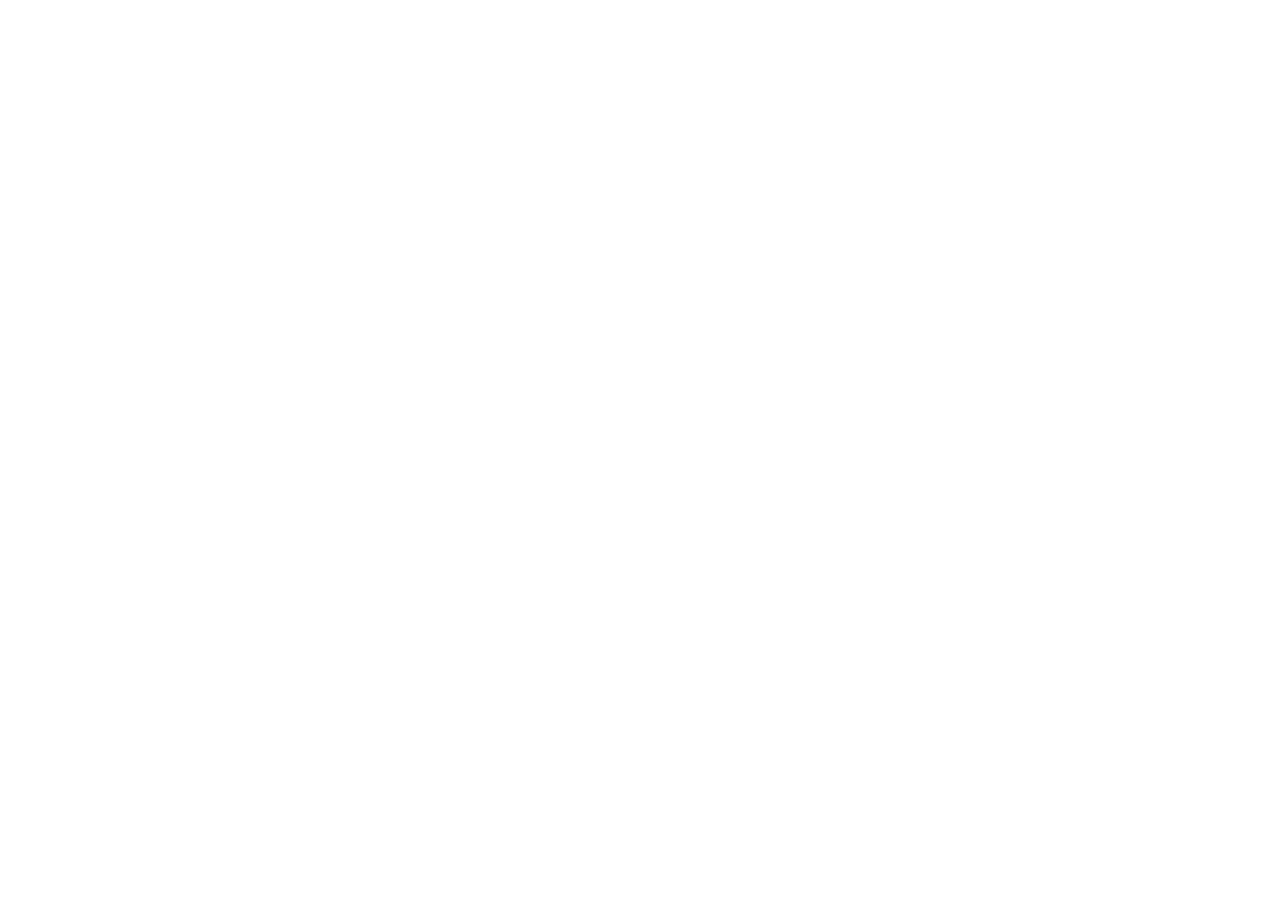
==== index.html @ eb9a1ad7 "“atsiskaitymas“" ====
<!DOCTYPE html>
<html lang="en">
  <head>
    <meta charset="UTF-8" />
    <meta name="viewport" content="width=device-width, initial-scale=1.0" />
    <title>Document</title>
  </head>
  <body></body>
</html>
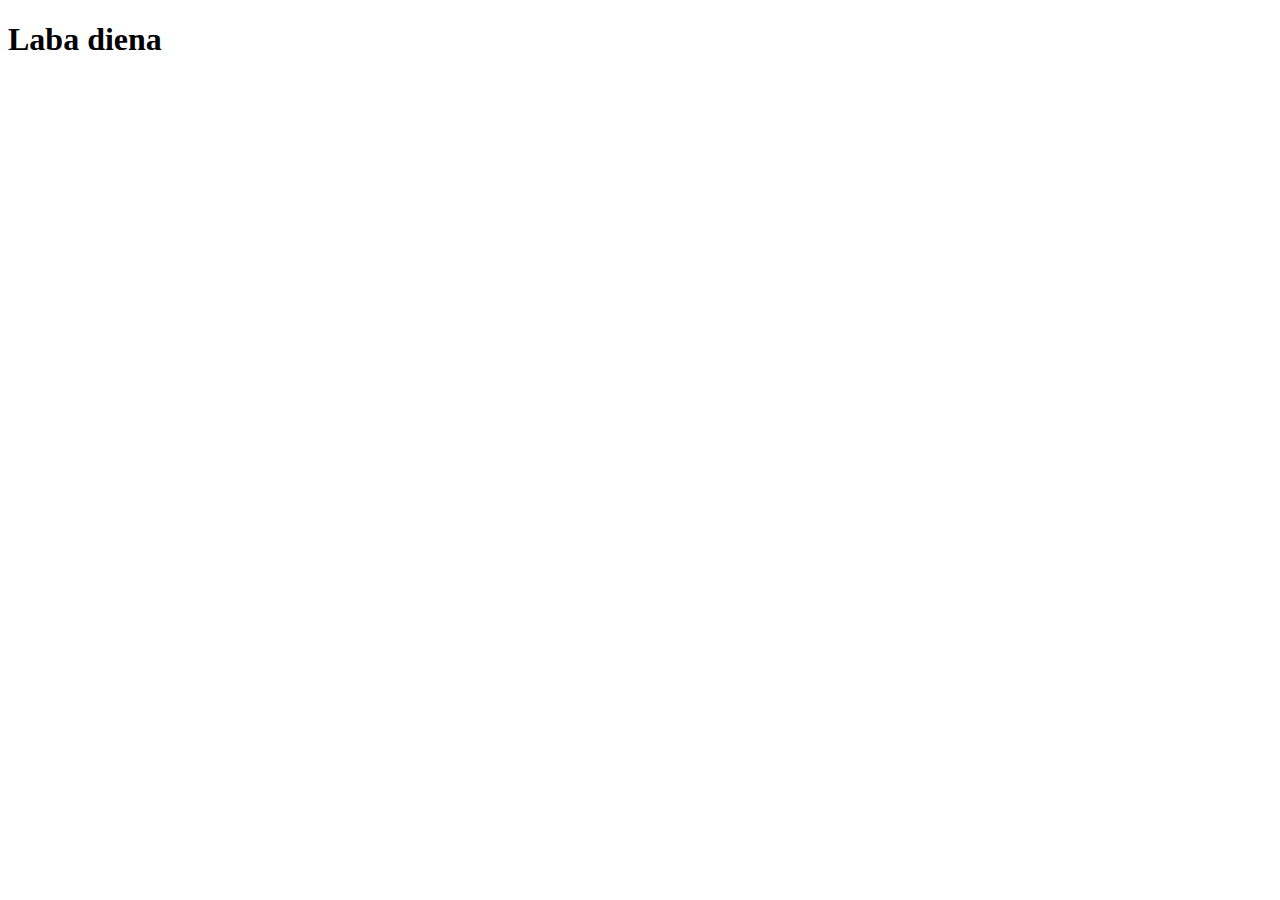
==== commit 761f0d1e: "pasisveikinmas" ====
--- a/index.html
+++ b/index.html
@@ -3,7 +3,9 @@
   <head>
     <meta charset="UTF-8" />
     <meta name="viewport" content="width=device-width, initial-scale=1.0" />
-    <title>Document</title>
+    <title>atsiskaitymas</title>
   </head>
-  <body></body>
+  <body>
+    <h1>Laba diena</h1>
+  </body>
 </html>
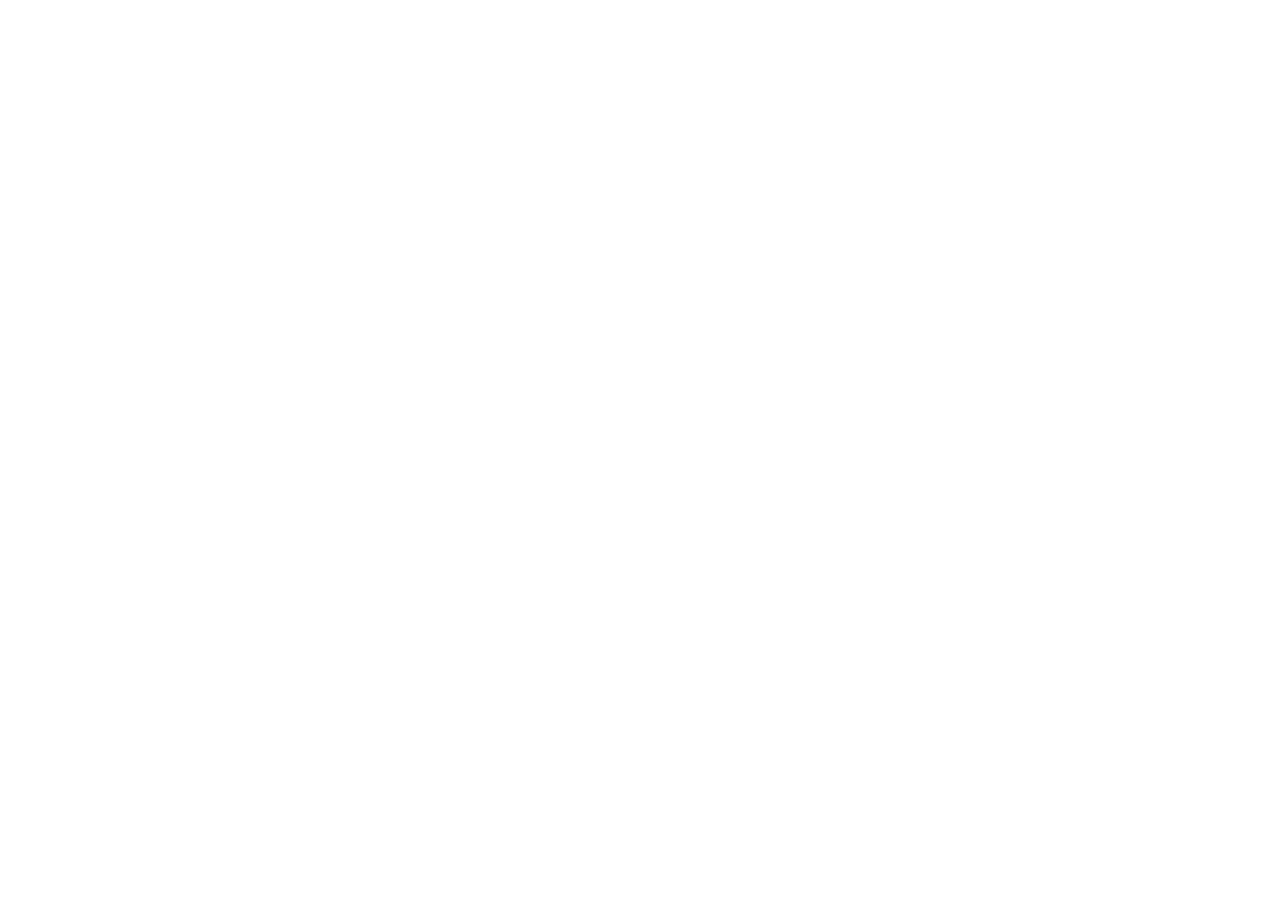
==== commit 6b087d5f: "testas" ====
--- a/index.html
+++ b/index.html
@@ -3,9 +3,12 @@
   <head>
     <meta charset="UTF-8" />
     <meta name="viewport" content="width=device-width, initial-scale=1.0" />
-    <title>atsiskaitymas</title>
+    <title>Document</title>
+
+    <link href="assets/css/bootstrap.css" rel="stylesheet" />
+    <link href="assets/css/style.css" rel="stylesheet" />
   </head>
   <body>
-    <h1>Laba diena</h1>
+    <script src="./assets/js/bootstrap.bundle.min.js"></script>
   </body>
 </html>
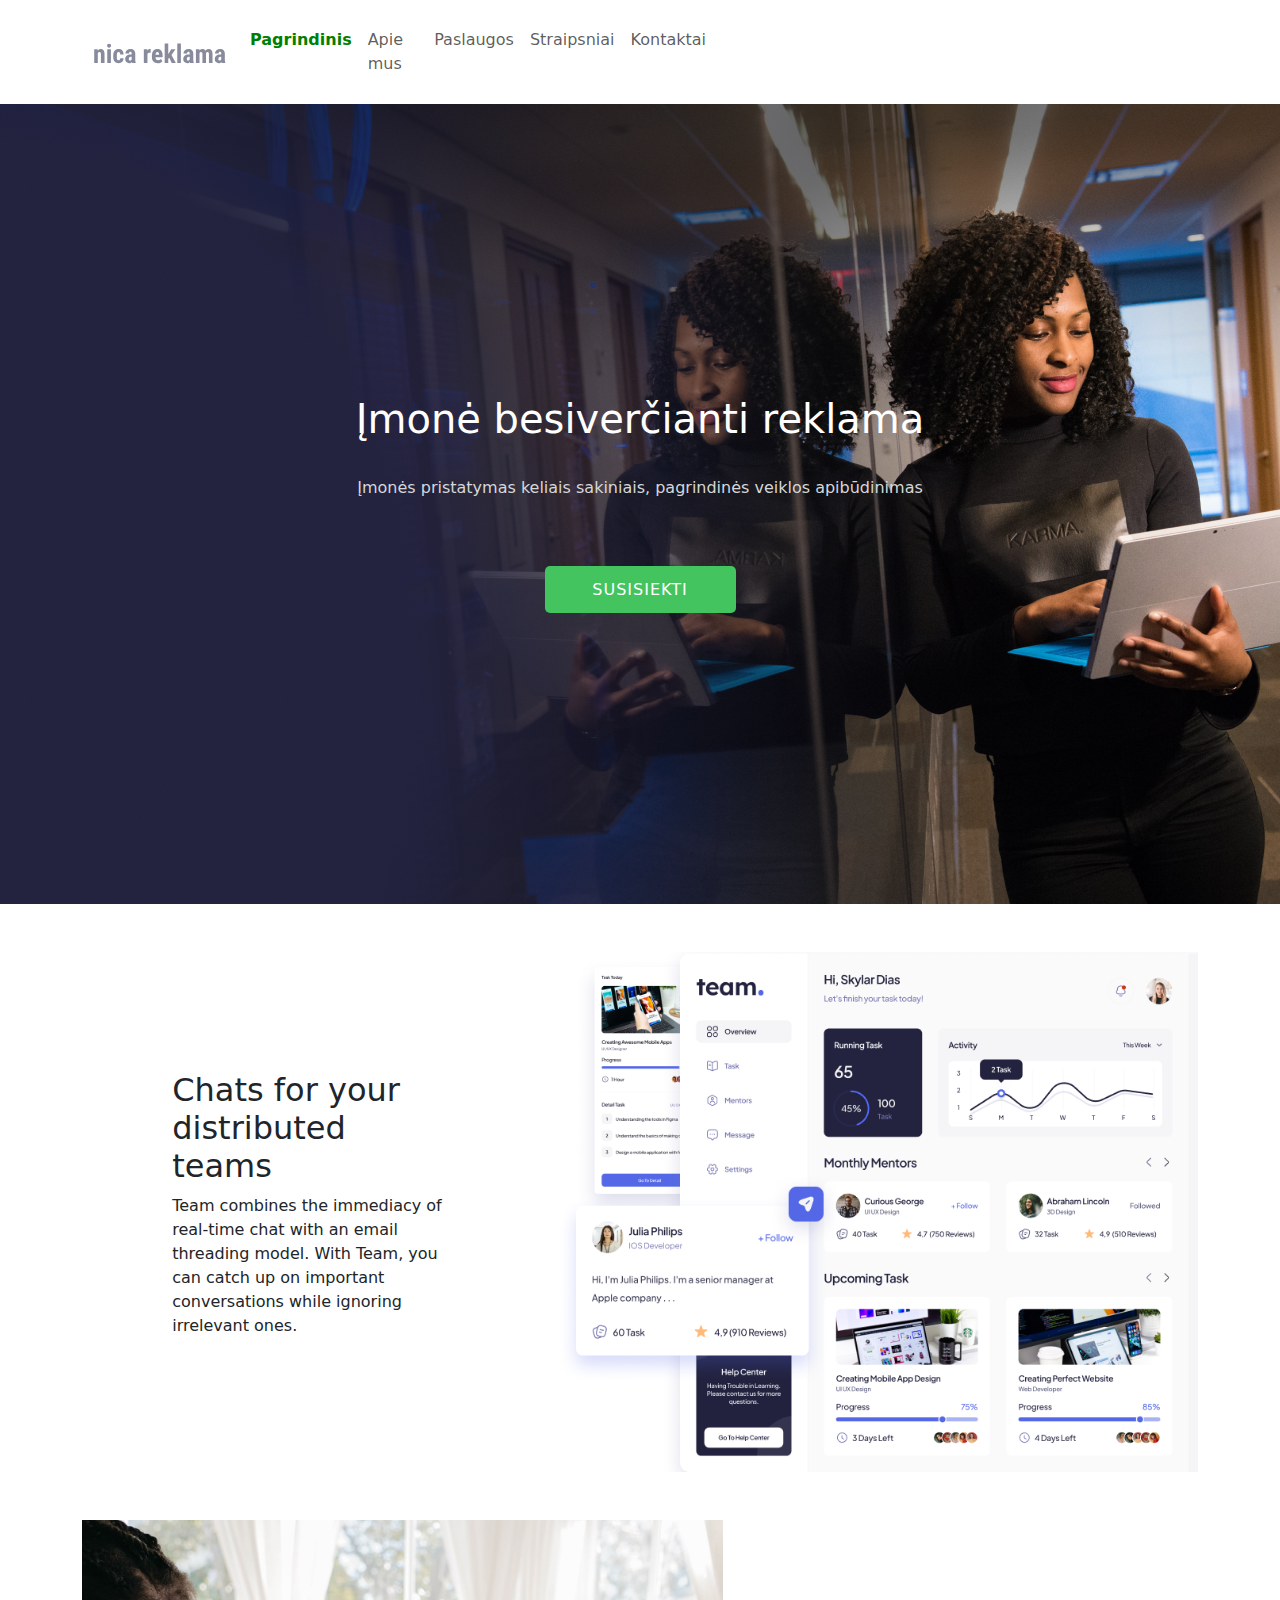
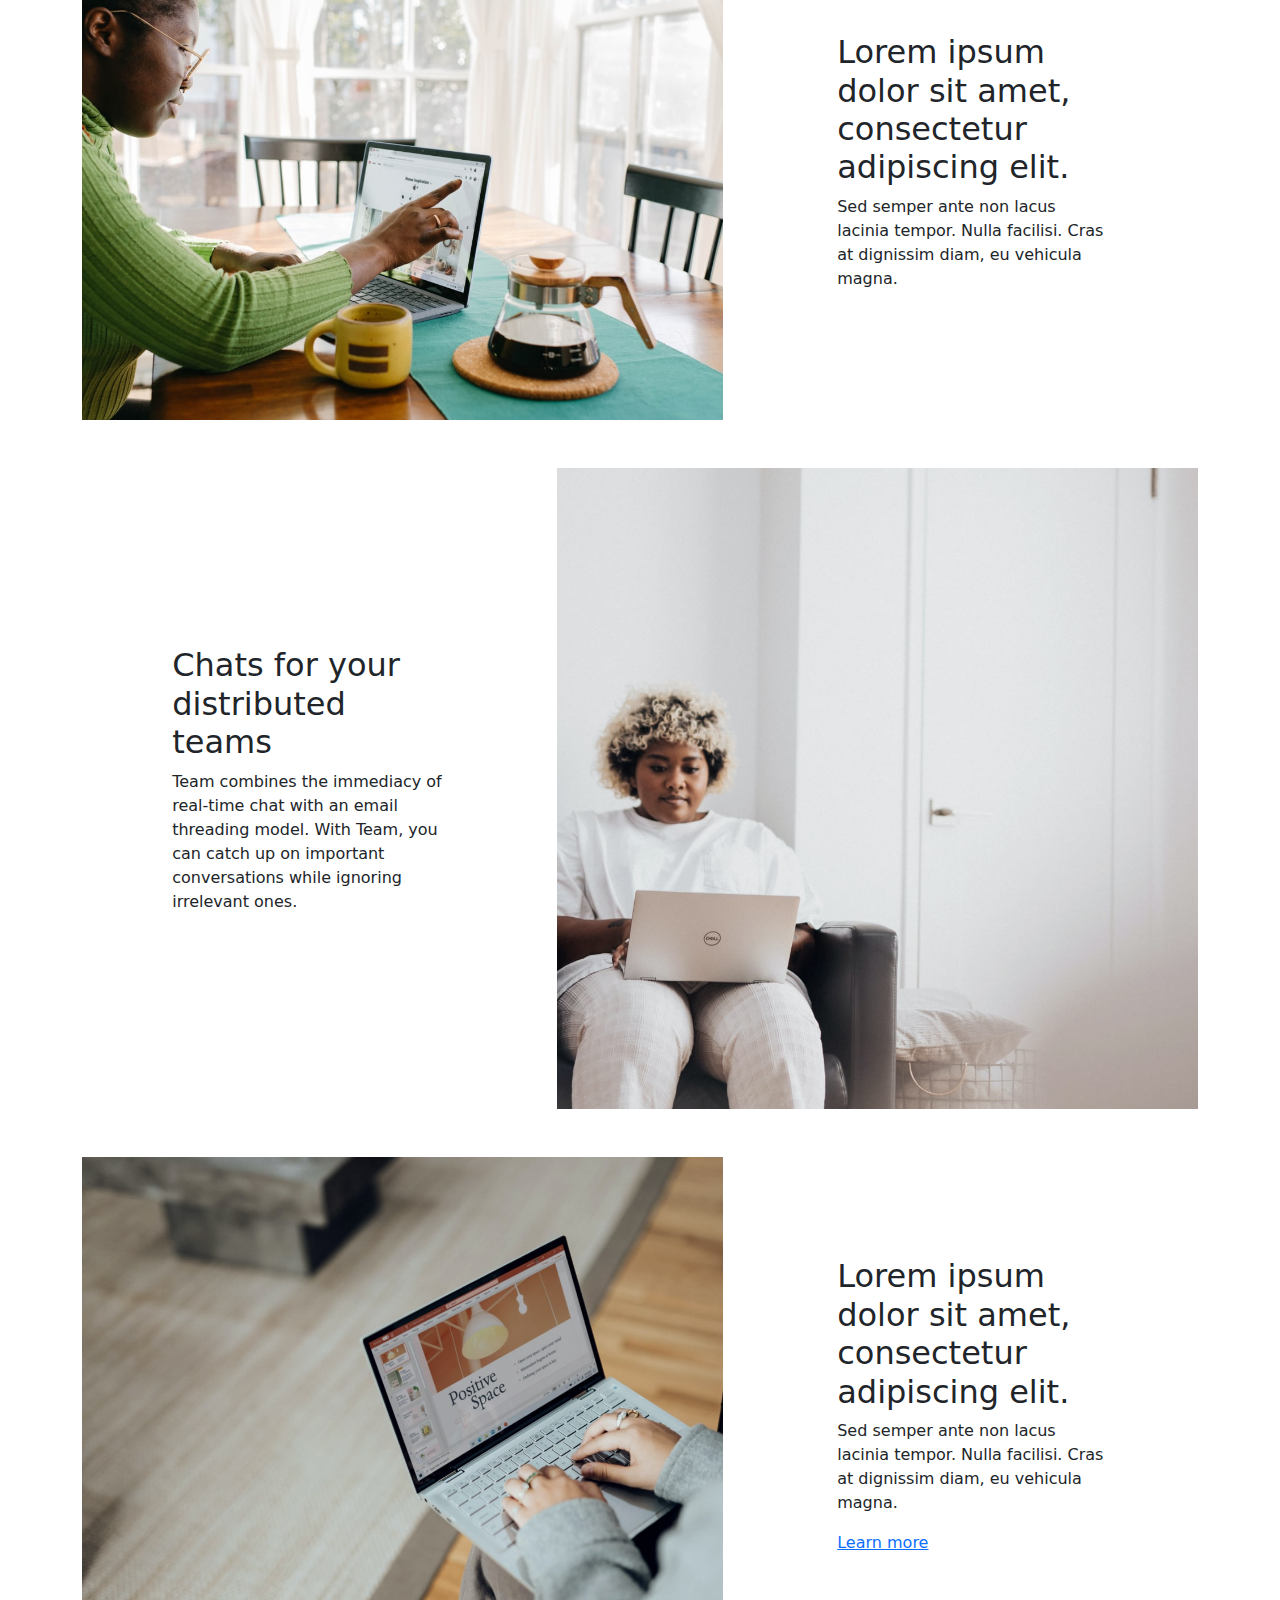
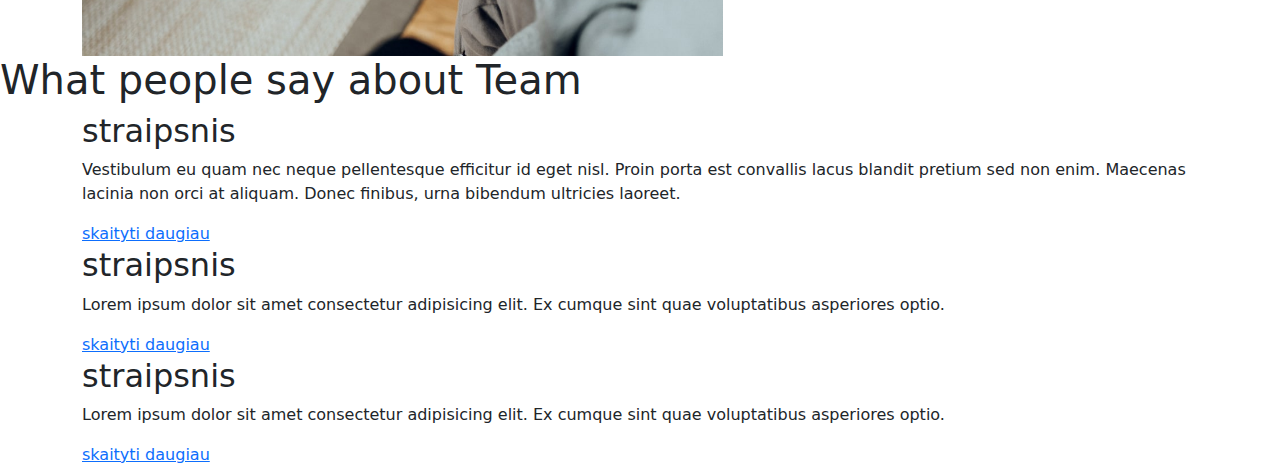
==== commit 604a67e1: "atsiskaitymas" ====
--- a/index.html
+++ b/index.html
@@ -4,11 +4,218 @@
     <meta charset="UTF-8" />
     <meta name="viewport" content="width=device-width, initial-scale=1.0" />
     <title>Document</title>
-
-    <link href="assets/css/bootstrap.css" rel="stylesheet" />
+    <link href="assets/css/bootstrap.min.css" rel="stylesheet" />
     <link href="assets/css/style.css" rel="stylesheet" />
   </head>
   <body>
-    <script src="./assets/js/bootstrap.bundle.min.js"></script>
+    <div class="container">
+      <div class="row">
+        <div class="col">
+          <nav class="navbar navbar-expand-lg">
+            <div class="container-fluid">
+              <a class="navbar-brand" href="#">
+                <svg
+                  width="132"
+                  height="21"
+                  viewBox="0 0 132 21"
+                  fill="none"
+                  xmlns="http://www.w3.org/2000/svg"
+                >
+                  <path
+                    d="M3.5957 6.26367L3.69727 7.62207C4.50977 6.5472 5.57194 6.00977 6.88379 6.00977C9.24512 6.00977 10.4596 7.66439 10.5273 10.9736V20H6.92188V11.2402C6.92188 10.4616 6.80339 9.89876 6.56641 9.55176C6.33789 9.19629 5.93164 9.01855 5.34766 9.01855C4.69596 9.01855 4.18815 9.35286 3.82422 10.0215V20H0.21875V6.26367H3.5957ZM16.875 20H13.2695V6.26367H16.875V20ZM13.1045 2.70898C13.1045 2.15039 13.2822 1.69336 13.6377 1.33789C13.9932 0.982422 14.4671 0.804688 15.0596 0.804688C15.652 0.804688 16.126 0.982422 16.4814 1.33789C16.8369 1.69336 17.0146 2.15039 17.0146 2.70898C17.0146 3.25911 16.8369 3.71615 16.4814 4.08008C16.1344 4.44401 15.6605 4.62598 15.0596 4.62598C14.4587 4.62598 13.9805 4.44401 13.625 4.08008C13.278 3.71615 13.1045 3.25911 13.1045 2.70898ZM24.6191 17.2705C25.6602 17.2705 26.1891 16.5934 26.2061 15.2393H29.583C29.5661 16.7373 29.1048 17.9476 28.1992 18.8701C27.2936 19.7926 26.1257 20.2539 24.6953 20.2539C22.9264 20.2539 21.5765 19.7038 20.6455 18.6035C19.7145 17.5033 19.2406 15.8825 19.2236 13.7412V12.6494C19.2236 10.4912 19.6807 8.84505 20.5947 7.71094C21.5173 6.57682 22.8757 6.00977 24.6699 6.00977C26.1849 6.00977 27.3783 6.47949 28.25 7.41895C29.1217 8.34993 29.5661 9.67448 29.583 11.3926H26.2061C26.1976 10.6224 26.0706 10.0299 25.8252 9.61523C25.5798 9.20052 25.1735 8.99316 24.6064 8.99316C23.9801 8.99316 23.5316 9.21745 23.2607 9.66602C22.9899 10.1061 22.846 10.9652 22.8291 12.2432V13.6396C22.8291 14.7568 22.8841 15.5397 22.9941 15.9883C23.1042 16.4284 23.2861 16.7542 23.54 16.9658C23.7939 17.1689 24.1536 17.2705 24.6191 17.2705ZM38.1396 20C38.0381 19.7884 37.9365 19.4329 37.835 18.9336C37.1917 19.8138 36.32 20.2539 35.2197 20.2539C34.0687 20.2539 33.1123 19.873 32.3506 19.1113C31.5973 18.3496 31.2207 17.3636 31.2207 16.1533C31.2207 14.7145 31.6777 13.6016 32.5918 12.8145C33.5143 12.0273 34.8389 11.6253 36.5654 11.6084H37.6572V10.5039C37.6572 9.88607 37.5514 9.4502 37.3398 9.19629C37.1283 8.94238 36.8193 8.81543 36.4131 8.81543C35.516 8.81543 35.0674 9.34017 35.0674 10.3896H31.4746C31.4746 9.12012 31.9486 8.07487 32.8965 7.25391C33.8529 6.42448 35.0589 6.00977 36.5146 6.00977C38.0212 6.00977 39.1849 6.40332 40.0059 7.19043C40.8353 7.96908 41.25 9.08626 41.25 10.542V17.0039C41.2669 18.1888 41.4362 19.1156 41.7578 19.7842V20H38.1396ZM36.0195 17.4355C36.4173 17.4355 36.7559 17.3551 37.0352 17.1943C37.3145 17.0335 37.5218 16.8431 37.6572 16.623V13.7666H36.7939C36.1846 13.7666 35.7021 13.9613 35.3467 14.3506C34.9997 14.7399 34.8262 15.2604 34.8262 15.9121C34.8262 16.9277 35.224 17.4355 36.0195 17.4355ZM56.624 9.72949L55.4307 9.62793C54.4489 9.62793 53.7845 10.0596 53.4375 10.9229V20H49.832V6.26367H53.2217L53.3232 7.74902C53.8903 6.58952 54.6732 6.00977 55.6719 6.00977C56.0781 6.00977 56.4082 6.06478 56.6621 6.1748L56.624 9.72949ZM63.7715 20.2539C61.9264 20.2539 60.4876 19.7038 59.4551 18.6035C58.4225 17.5033 57.9062 15.929 57.9062 13.8809V12.7891C57.9062 10.6224 58.3802 8.95085 59.3281 7.77441C60.276 6.59798 61.6344 6.00977 63.4033 6.00977C65.1299 6.00977 66.429 6.56413 67.3008 7.67285C68.1725 8.77311 68.6169 10.4066 68.6338 12.5732V14.3379H61.4863C61.5371 15.3535 61.7614 16.0983 62.1592 16.5723C62.557 17.0378 63.1706 17.2705 64 17.2705C65.2018 17.2705 66.2048 16.86 67.0088 16.0391L68.418 18.21C67.9779 18.8193 67.3389 19.3145 66.501 19.6953C65.6631 20.0677 64.7533 20.2539 63.7715 20.2539ZM61.5117 11.8242H65.1045V11.4941C65.0876 10.6732 64.9521 10.0511 64.6982 9.62793C64.4443 9.20475 64.0042 8.99316 63.3779 8.99316C62.7516 8.99316 62.2946 9.21745 62.0068 9.66602C61.7275 10.1146 61.5625 10.834 61.5117 11.8242ZM75.2227 14.7061L74.2578 15.7852V20H70.665V0.5H74.2578V11.0371L74.7021 10.377L77.1904 6.26367H81.4688L77.4824 11.9258L81.8496 20H77.7363L75.2227 14.7061ZM86.877 20H83.2715V0.5H86.877V20ZM96.1826 20C96.0811 19.7884 95.9795 19.4329 95.8779 18.9336C95.2347 19.8138 94.363 20.2539 93.2627 20.2539C92.1117 20.2539 91.1553 19.873 90.3936 19.1113C89.6403 18.3496 89.2637 17.3636 89.2637 16.1533C89.2637 14.7145 89.7207 13.6016 90.6348 12.8145C91.5573 12.0273 92.8818 11.6253 94.6084 11.6084H95.7002V10.5039C95.7002 9.88607 95.5944 9.4502 95.3828 9.19629C95.1712 8.94238 94.8623 8.81543 94.4561 8.81543C93.5589 8.81543 93.1104 9.34017 93.1104 10.3896H89.5176C89.5176 9.12012 89.9915 8.07487 90.9395 7.25391C91.8958 6.42448 93.1019 6.00977 94.5576 6.00977C96.0641 6.00977 97.2279 6.40332 98.0488 7.19043C98.8783 7.96908 99.293 9.08626 99.293 10.542V17.0039C99.3099 18.1888 99.4792 19.1156 99.8008 19.7842V20H96.1826ZM94.0625 17.4355C94.4603 17.4355 94.7988 17.3551 95.0781 17.1943C95.3574 17.0335 95.5648 16.8431 95.7002 16.623V13.7666H94.8369C94.2275 13.7666 93.7451 13.9613 93.3896 14.3506C93.0426 14.7399 92.8691 15.2604 92.8691 15.9121C92.8691 16.9277 93.2669 17.4355 94.0625 17.4355ZM105.272 6.26367L105.374 7.5332C106.178 6.51758 107.24 6.00977 108.561 6.00977C109.932 6.00977 110.901 6.6276 111.468 7.86328C112.255 6.6276 113.376 6.00977 114.832 6.00977C117.236 6.00977 118.467 7.67285 118.526 10.999V20H114.934V11.2275C114.934 10.432 114.824 9.86491 114.604 9.52637C114.383 9.18783 114.011 9.01855 113.486 9.01855C112.818 9.01855 112.318 9.42904 111.988 10.25L112.014 10.6816V20H108.421V11.2529C108.421 10.4658 108.315 9.89876 108.104 9.55176C107.892 9.19629 107.515 9.01855 106.974 9.01855C106.356 9.01855 105.865 9.35286 105.501 10.0215V20H101.908V6.26367H105.272ZM127.718 20C127.616 19.7884 127.515 19.4329 127.413 18.9336C126.77 19.8138 125.898 20.2539 124.798 20.2539C123.647 20.2539 122.69 19.873 121.929 19.1113C121.175 18.3496 120.799 17.3636 120.799 16.1533C120.799 14.7145 121.256 13.6016 122.17 12.8145C123.092 12.0273 124.417 11.6253 126.144 11.6084H127.235V10.5039C127.235 9.88607 127.13 9.4502 126.918 9.19629C126.706 8.94238 126.397 8.81543 125.991 8.81543C125.094 8.81543 124.646 9.34017 124.646 10.3896H121.053C121.053 9.12012 121.527 8.07487 122.475 7.25391C123.431 6.42448 124.637 6.00977 126.093 6.00977C127.599 6.00977 128.763 6.40332 129.584 7.19043C130.413 7.96908 130.828 9.08626 130.828 10.542V17.0039C130.845 18.1888 131.014 19.1156 131.336 19.7842V20H127.718ZM125.598 17.4355C125.995 17.4355 126.334 17.3551 126.613 17.1943C126.893 17.0335 127.1 16.8431 127.235 16.623V13.7666H126.372C125.763 13.7666 125.28 13.9613 124.925 14.3506C124.578 14.7399 124.404 15.2604 124.404 15.9121C124.404 16.9277 124.802 17.4355 125.598 17.4355Z"
+                    fill="#878B9B"
+                  />
+                </svg>
+              </a>
+              <button
+                class="navbar-toggler"
+                type="button"
+                data-bs-toggle="collapse"
+                data-bs-target="#navbarSupportedContent"
+                aria-controls="navbarSupportedContent"
+                aria-expanded="false"
+                aria-label="Toggle navigation"
+              >
+                <span class="navbar-toggler-icon"></span>
+              </button>
+              <div class="collapse navbar-collapse" id="navbarSupportedContent">
+                <ul class="navbar-nav ms-auto mb-2 mb-lg-0">
+                  <li class="nav-item">
+                    <a class="nav-link active" aria-current="page" href="#"
+                      >Pagrindinis</a
+                    >
+                  </li>
+                  <li class="nav-item">
+                    <a class="nav-link" href="#">Apie mus</a>
+                  </li>
+                  <li class="nav-item">
+                    <a class="nav-link" href="#">Paslaugos</a>
+                  </li>
+                  <li class="nav-item">
+                    <a class="nav-link" href="#">Straipsniai</a>
+                  </li>
+                  <li class="nav-item">
+                    <a class="nav-link" href="#">Kontaktai</a>
+                  </li>
+                </ul>
+
+                <div class="col-lg-6 col-6 text-end"></div>
+              </div>
+            </div>
+          </nav>
+        </div>
+      </div>
+    </div>
+
+    <div class="container-fluid hero">
+      <div class="row align-items-center">
+        <div class="col text-center">
+          <h1>Įmonė besiverčianti reklama</h1>
+          <p>
+            Įmonės pristatymas keliais sakiniais, pagrindinės veiklos
+            apibūdinimas
+          </p>
+          <button>Susisiekti</button>
+        </div>
+      </div>
+    </div>
+
+    <div class="container mt-5">
+      <div class="row">
+        <div class="col">
+          <div class="blokas" style="background: none; border-radius: 0">
+            <div class="row align-items-center">
+              <div class="col-lg-5">
+                <div style="width: 60%" class="mx-auto">
+                  <h2>Chats for your distributed teams</h2>
+                  <p>
+                    Team combines the immediacy of real-time chat with an email
+                    threading model. With Team, you can catch up on important
+                    conversations while ignoring irrelevant ones.
+                  </p>
+                </div>
+              </div>
+              <div class="col-lg-7">
+                <img src="assets/images/mockup.png" class="w-100" />
+              </div>
+            </div>
+          </div>
+        </div>
+      </div>
+    </div>
+
+    <div class="container mt-5">
+      <div class="row">
+        <div class="col">
+          <div class="blokas" style="background: none; border-radius: 0">
+            <div class="row align-items-center">
+              <div class="col-lg-7">
+                <img src="assets/images/image-1.png" class="w-100" />
+              </div>
+              <div class="col-lg-5">
+                <div style="width: 60%" class="mx-auto">
+                  <h2>
+                    Lorem ipsum dolor sit amet, consectetur adipiscing elit.
+                  </h2>
+                  <p>
+                    Sed semper ante non lacus lacinia tempor. Nulla facilisi.
+                    Cras at dignissim diam, eu vehicula magna.
+                  </p>
+                </div>
+              </div>
+            </div>
+          </div>
+        </div>
+      </div>
+    </div>
+
+    <div class="container mt-5">
+      <div class="row">
+        <div class="col">
+          <div class="blokas" style="background: none; border-radius: 0">
+            <div class="row align-items-center">
+              <div class="col-lg-5">
+                <div style="width: 60%" class="mx-auto">
+                  <h2>Chats for your distributed teams</h2>
+                  <p>
+                    Team combines the immediacy of real-time chat with an email
+                    threading model. With Team, you can catch up on important
+                    conversations while ignoring irrelevant ones.
+                  </p>
+                </div>
+              </div>
+              <div class="col-lg-7">
+                <img src="assets/images/image-2.png" class="w-100" />
+              </div>
+            </div>
+          </div>
+        </div>
+      </div>
+    </div>
+
+    <div class="container mt-5">
+      <div class="row">
+        <div class="col">
+          <div class="blokas" style="background: none; border-radius: 0">
+            <div class="row align-items-center">
+              <div class="col-lg-7">
+                <img src="assets/images/image-3.png" class="w-100" />
+              </div>
+              <div class="col-lg-5">
+                <div style="width: 60%" class="mx-auto">
+                  <h2>
+                    Lorem ipsum dolor sit amet, consectetur adipiscing elit.
+                  </h2>
+                  <p>
+                    Sed semper ante non lacus lacinia tempor. Nulla facilisi.
+                    Cras at dignissim diam, eu vehicula magna.
+                  </p>
+                  <a href="#">Learn more</a>
+                </div>
+              </div>
+            </div>
+          </div>
+        </div>
+      </div>
+    </div>
+
+    <div>
+      <h1>What people say about Team</h1>
+    </div>
+
+    <div class="container-fluid">
+      <div class="container">
+        <div class="straipsniai">
+          <div>
+            <h2>straipsnis</h2>
+            <p>
+              Vestibulum eu quam nec neque pellentesque efficitur id eget nisl.
+              Proin porta est convallis lacus blandit pretium sed non enim.
+              Maecenas lacinia non orci at aliquam. Donec finibus, urna bibendum
+              ultricies laoreet.
+            </p>
+            <a href="#">skaityti daugiau</a>
+          </div>
+          <div>
+            <h2>straipsnis</h2>
+            <p>
+              Lorem ipsum dolor sit amet consectetur adipisicing elit. Ex cumque
+              sint quae voluptatibus asperiores optio.
+            </p>
+            <a href="#">skaityti daugiau</a>
+          </div>
+          <div>
+            <h2>straipsnis</h2>
+            <p>
+              Lorem ipsum dolor sit amet consectetur adipisicing elit. Ex cumque
+              sint quae voluptatibus asperiores optio.
+            </p>
+            <a href="#">skaityti daugiau</a>
+          </div>
+        </div>
+      </div>
+    </div>
+
+    <script src="assets/js/bootstrap.bundle.min.js"></script>
   </body>
 </html>
--- a/assets/css/style.css
+++ b/assets/css/style.css
@@ -0,0 +1,42 @@
+.navbar {
+  padding: 20px 0;
+}
+
+.navbar-nav .nav-link.active {
+  color: green;
+  font-weight: bold;
+}
+
+.hero {
+  background-image: url(../images/christina.png);
+  background-repeat: no-repeat;
+  background-size: cover;
+}
+
+.hero .row {
+  height: 800px;
+}
+
+.hero h1 {
+  color: white;
+}
+
+.hero p {
+  margin-top: 33px;
+  color: #d5d7d8;
+}
+
+.hero button {
+  width: 191px;
+  height: 47px;
+  background: #43c45f;
+  border-radius: 5px;
+  font-size: 16px;
+  line-height: 19px;
+  text-align: center;
+  letter-spacing: 1px;
+  text-transform: uppercase;
+  color: #ffffff;
+  border: 0;
+  margin-top: 50px;
+}
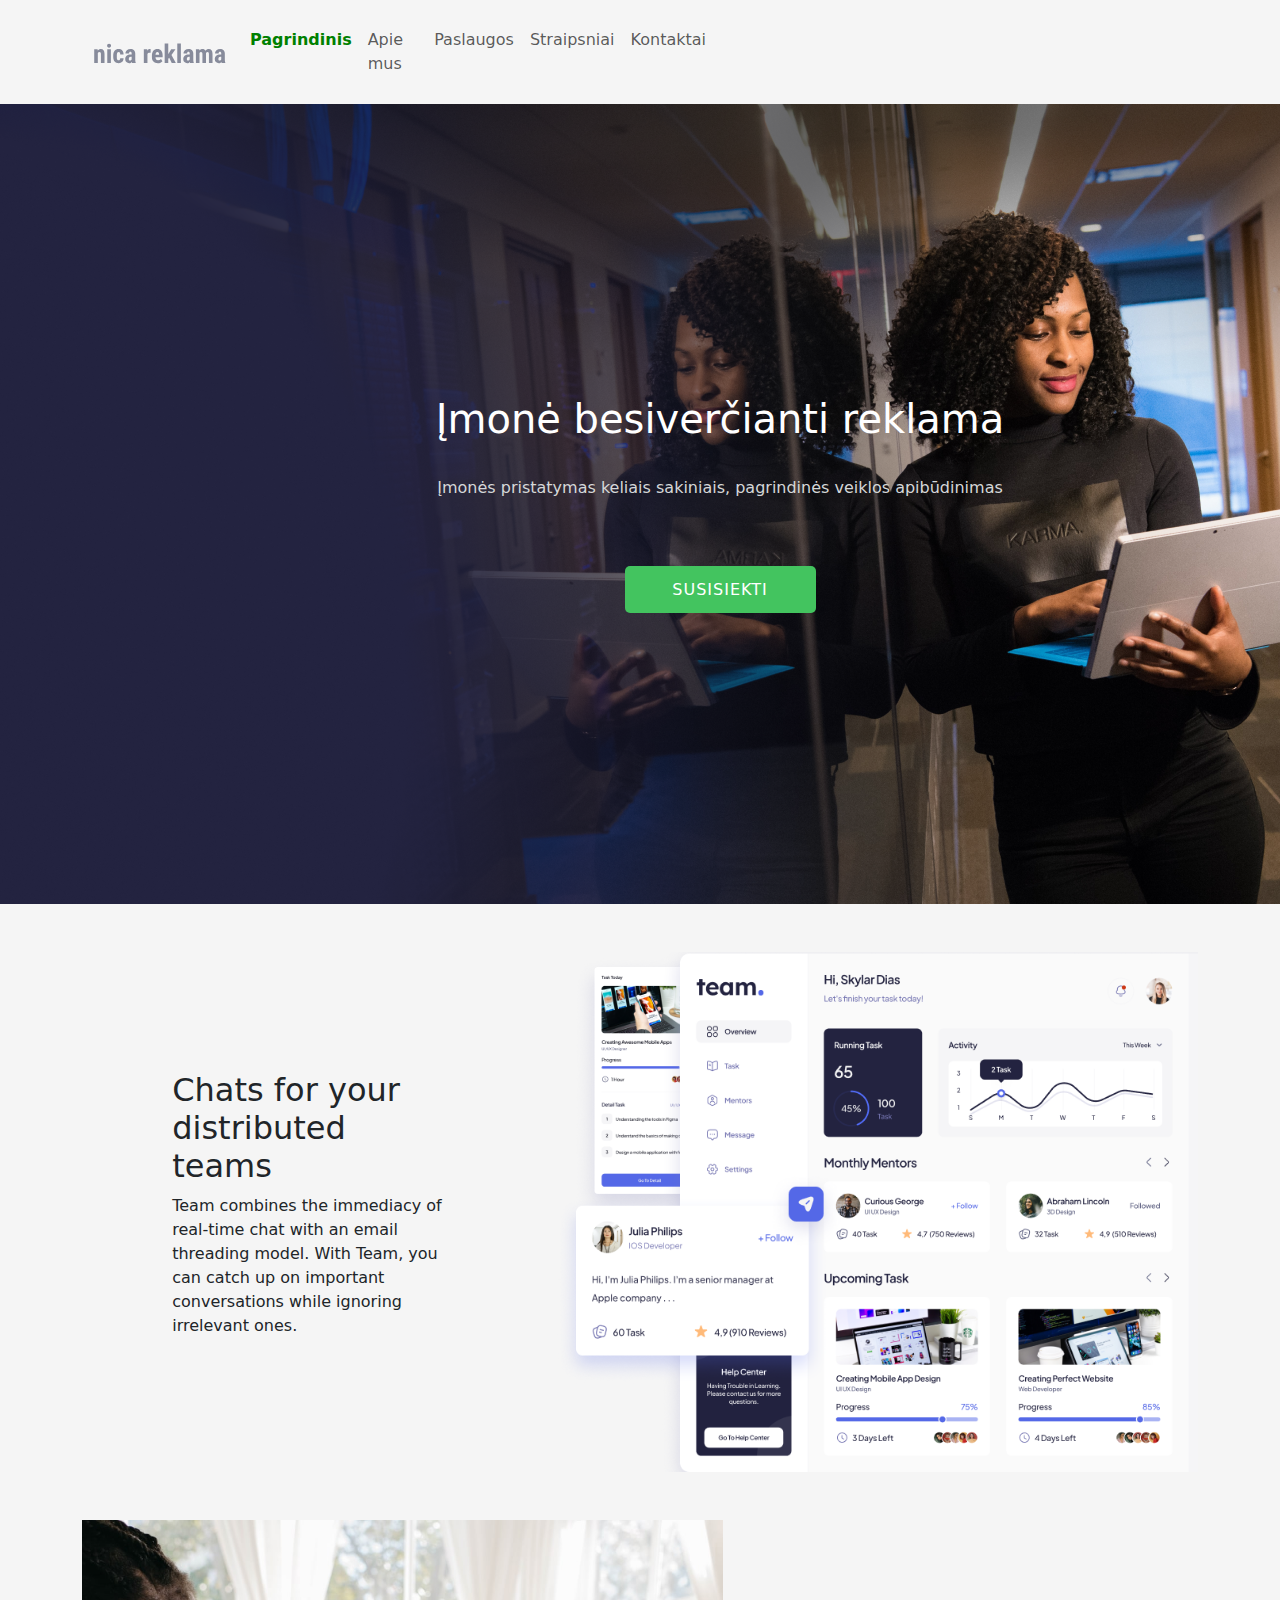
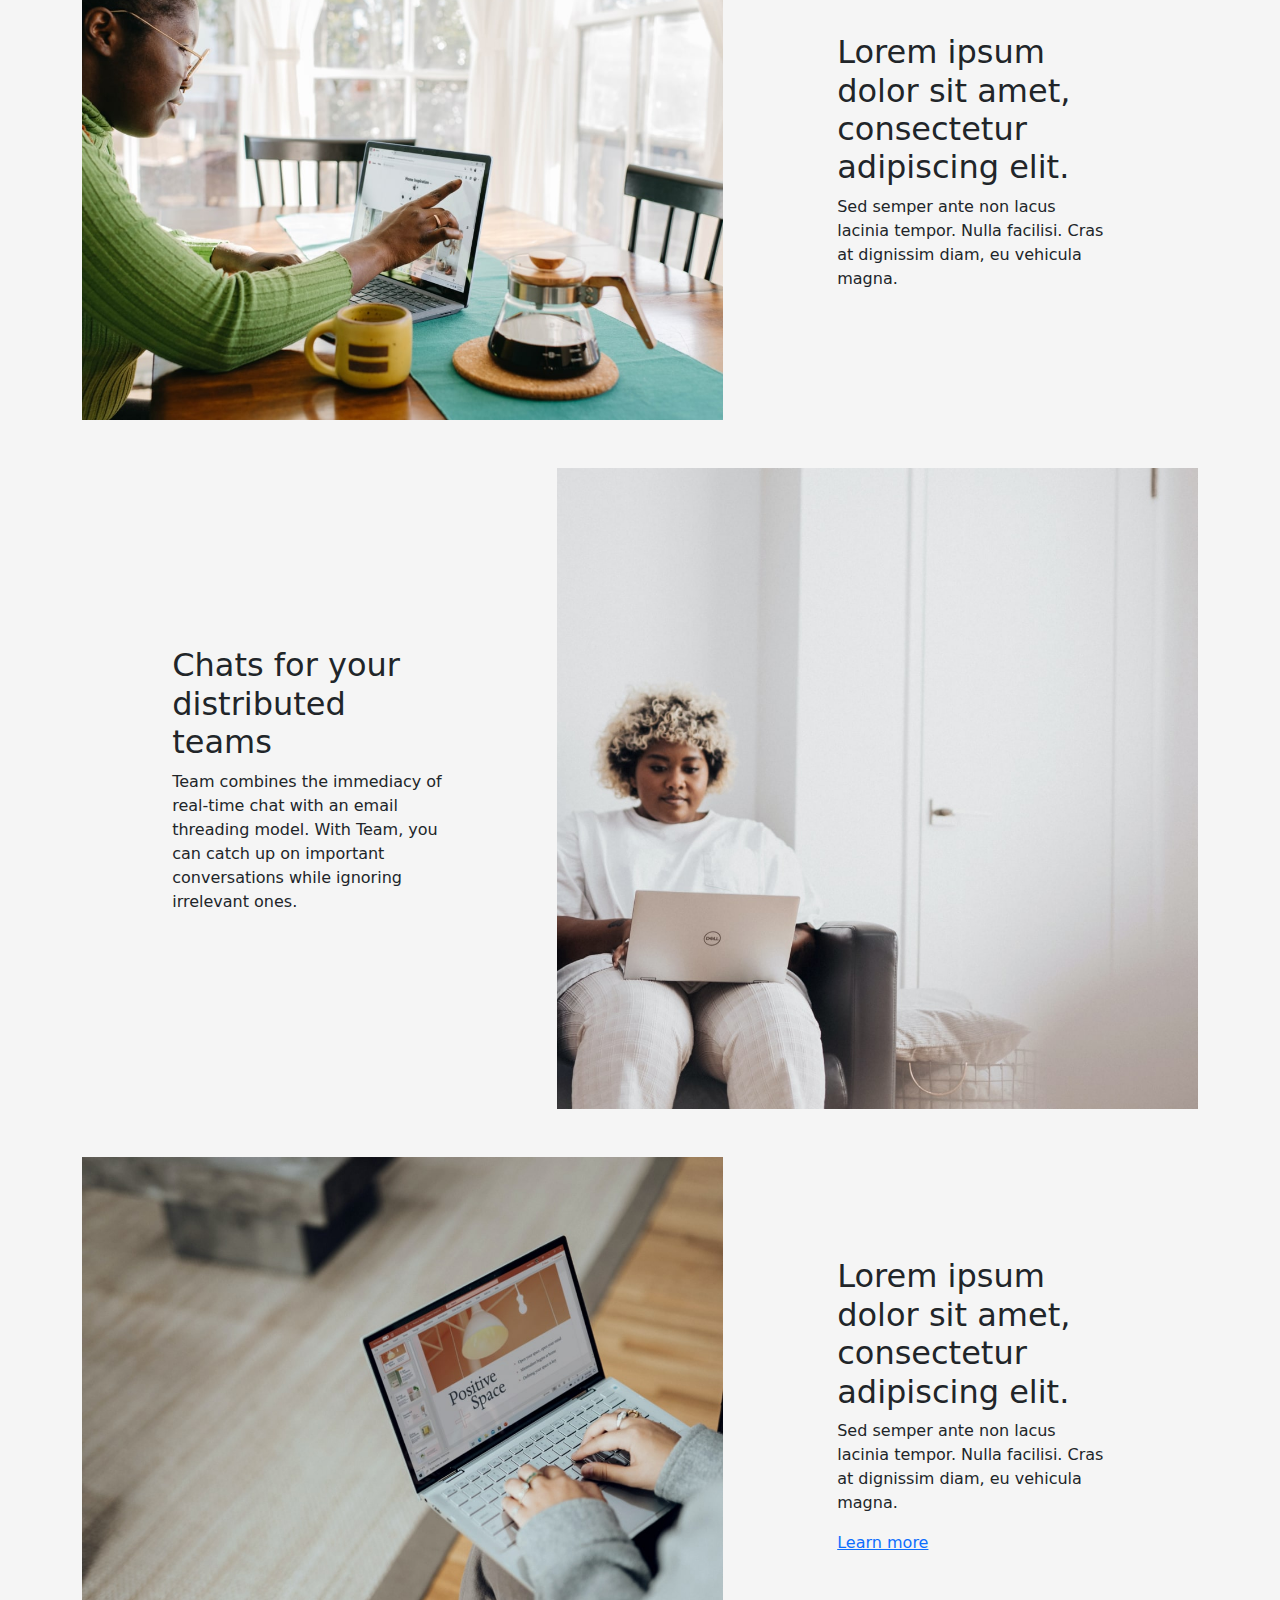
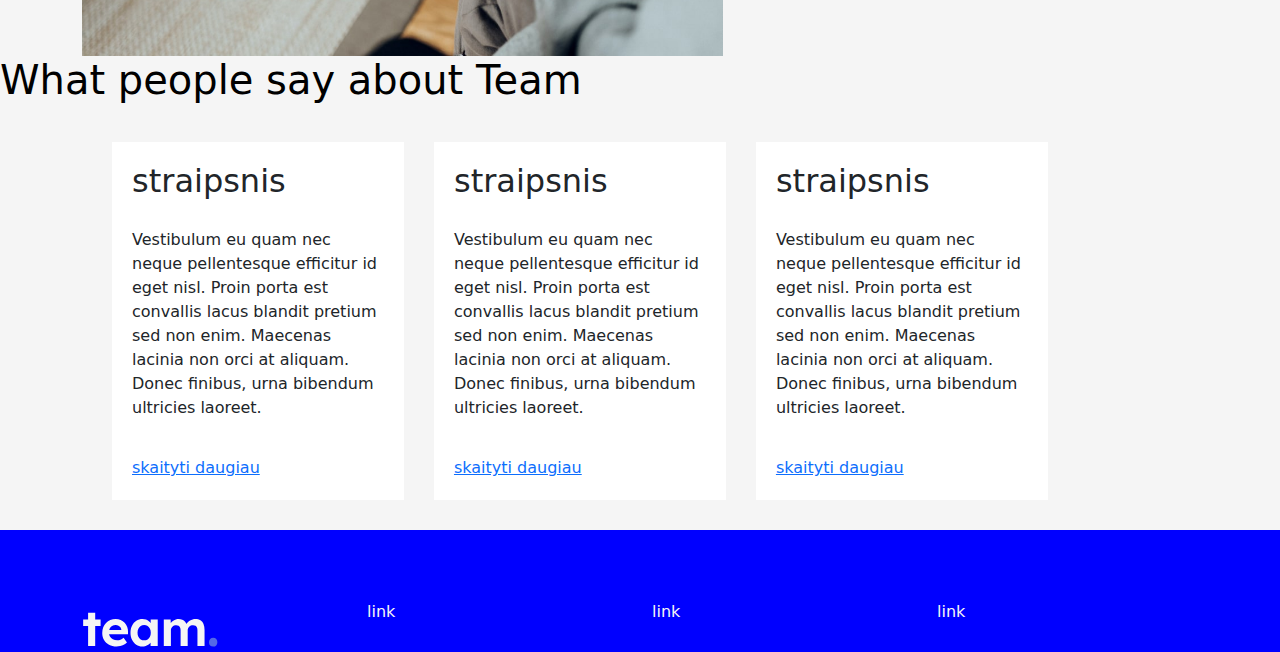
==== commit 3f4b22fc: "atsiskaitymas" ====
--- a/index.html
+++ b/index.html
@@ -199,22 +199,54 @@
           <div>
             <h2>straipsnis</h2>
             <p>
-              Lorem ipsum dolor sit amet consectetur adipisicing elit. Ex cumque
-              sint quae voluptatibus asperiores optio.
+              Vestibulum eu quam nec neque pellentesque efficitur id eget nisl.
+              Proin porta est convallis lacus blandit pretium sed non enim.
+              Maecenas lacinia non orci at aliquam. Donec finibus, urna bibendum
+              ultricies laoreet.
             </p>
             <a href="#">skaityti daugiau</a>
           </div>
           <div>
             <h2>straipsnis</h2>
             <p>
-              Lorem ipsum dolor sit amet consectetur adipisicing elit. Ex cumque
-              sint quae voluptatibus asperiores optio.
+              Vestibulum eu quam nec neque pellentesque efficitur id eget nisl.
+              Proin porta est convallis lacus blandit pretium sed non enim.
+              Maecenas lacinia non orci at aliquam. Donec finibus, urna bibendum
+              ultricies laoreet.
             </p>
             <a href="#">skaityti daugiau</a>
           </div>
         </div>
       </div>
     </div>
+
+    <footer class="container-fluid">
+      <div class="container">
+        <div class="row">
+          <div class="col-lg-3">
+            <svg
+              width="138"
+              height="52"
+              viewBox="0 0 138 52"
+              fill="none"
+              xmlns="http://www.w3.org/2000/svg"
+            >
+              <path
+                d="M6.1 46V12.85H13.2V46H6.1ZM1.15 25.9V19.55H18.6V25.9H1.15ZM34.5336 46.5C31.6669 46.5 29.1669 45.9167 27.0336 44.75C24.9003 43.5833 23.2336 41.9833 22.0336 39.95C20.8336 37.9167 20.2336 35.5833 20.2336 32.95C20.2336 30.9167 20.5669 29.05 21.2336 27.35C21.9003 25.65 22.8336 24.1833 24.0336 22.95C25.2336 21.6833 26.6503 20.7167 28.2836 20.05C29.9503 19.35 31.7503 19 33.6836 19C35.4836 19 37.1503 19.3333 38.6836 20C40.2169 20.6333 41.5336 21.55 42.6336 22.75C43.7669 23.9167 44.6336 25.3 45.2336 26.9C45.8336 28.5 46.1003 30.25 46.0336 32.15L45.9836 34.35H24.7336L23.5836 30H40.1336L39.3336 30.9V29.8C39.2669 28.9 38.9669 28.0833 38.4336 27.35C37.9336 26.6167 37.2836 26.05 36.4836 25.65C35.6836 25.25 34.7836 25.05 33.7836 25.05C32.3169 25.05 31.0669 25.3333 30.0336 25.9C29.0336 26.4667 28.2669 27.3 27.7336 28.4C27.2003 29.5 26.9336 30.8333 26.9336 32.4C26.9336 34 27.2669 35.3833 27.9336 36.55C28.6336 37.7167 29.6003 38.6333 30.8336 39.3C32.1003 39.9333 33.5836 40.25 35.2836 40.25C36.4503 40.25 37.5169 40.0667 38.4836 39.7C39.4503 39.3333 40.4836 38.7 41.5836 37.8L44.9836 42.55C44.0169 43.4167 42.9503 44.15 41.7836 44.75C40.6169 45.3167 39.4169 45.75 38.1836 46.05C36.9503 46.35 35.7336 46.5 34.5336 46.5ZM60.1805 46.5C57.9805 46.5 55.9971 45.9 54.2305 44.7C52.4638 43.5 51.0638 41.8667 50.0305 39.8C48.9971 37.7333 48.4805 35.3667 48.4805 32.7C48.4805 30.0333 48.9971 27.6833 50.0305 25.65C51.0971 23.5833 52.5305 21.9667 54.3305 20.8C56.1305 19.6 58.1805 19 60.4805 19C61.7805 19 62.9638 19.2 64.0305 19.6C65.1305 19.9667 66.0805 20.4833 66.8805 21.15C67.7138 21.8167 68.4138 22.5833 68.9805 23.45C69.5471 24.3167 69.9471 25.25 70.1805 26.25L68.6805 26V19.55H75.7305V46H68.5805V39.65L70.1805 39.5C69.9138 40.4333 69.4805 41.3167 68.8805 42.15C68.2805 42.9833 67.5305 43.7333 66.6305 44.4C65.7638 45.0333 64.7805 45.55 63.6805 45.95C62.5805 46.3167 61.4138 46.5 60.1805 46.5ZM62.1305 40.35C63.4638 40.35 64.6305 40.0333 65.6305 39.4C66.6305 38.7667 67.3971 37.8833 67.9305 36.75C68.4971 35.5833 68.7805 34.2333 68.7805 32.7C68.7805 31.2 68.4971 29.8833 67.9305 28.75C67.3971 27.6167 66.6305 26.7333 65.6305 26.1C64.6305 25.4333 63.4638 25.1 62.1305 25.1C60.8305 25.1 59.6805 25.4333 58.6805 26.1C57.7138 26.7333 56.9471 27.6167 56.3805 28.75C55.8138 29.8833 55.5305 31.2 55.5305 32.7C55.5305 34.2333 55.8138 35.5833 56.3805 36.75C56.9471 37.8833 57.7138 38.7667 58.6805 39.4C59.6805 40.0333 60.8305 40.35 62.1305 40.35ZM81.7988 46V19.55H88.6488L88.7988 24.6L87.7488 24.8C88.1155 23.9333 88.5988 23.15 89.1988 22.45C89.7988 21.75 90.4988 21.15 91.2988 20.65C92.1322 20.15 92.9988 19.7667 93.8988 19.5C94.7988 19.2 95.6988 19.05 96.5988 19.05C97.9655 19.05 99.1988 19.2667 100.299 19.7C101.399 20.1333 102.332 20.8167 103.099 21.75C103.865 22.65 104.465 23.85 104.899 25.35L103.799 25.25L104.149 24.45C104.582 23.65 105.132 22.9333 105.799 22.3C106.465 21.6333 107.215 21.0667 108.049 20.6C108.882 20.1 109.749 19.7167 110.649 19.45C111.549 19.1833 112.432 19.05 113.299 19.05C115.365 19.05 117.082 19.4667 118.449 20.3C119.815 21.1 120.832 22.3167 121.499 23.95C122.199 25.5833 122.549 27.5833 122.549 29.95V46H115.449V30.45C115.449 29.25 115.282 28.2667 114.949 27.5C114.615 26.7333 114.132 26.1667 113.499 25.8C112.865 25.4 112.049 25.2 111.049 25.2C110.282 25.2 109.565 25.3333 108.899 25.6C108.265 25.8333 107.699 26.1833 107.199 26.65C106.732 27.0833 106.365 27.6 106.099 28.2C105.832 28.8 105.699 29.4667 105.699 30.2V46H98.5988V30.4C98.5988 29.3 98.4155 28.3667 98.0488 27.6C97.7155 26.8 97.2322 26.2 96.5988 25.8C95.9655 25.4 95.1822 25.2 94.2488 25.2C93.4822 25.2 92.7655 25.3333 92.0988 25.6C91.4655 25.8333 90.9155 26.1833 90.4488 26.65C89.9822 27.0833 89.5988 27.6 89.2988 28.2C89.0322 28.8 88.8988 29.45 88.8988 30.15V46H81.7988Z"
+                fill="#F5F5F5"
+              />
+              <path
+                d="M131.208 46.572C129.856 46.572 128.816 46.1907 128.088 45.428C127.36 44.6653 126.996 43.5733 126.996 42.152C126.996 40.8693 127.377 39.8293 128.14 39.032C128.937 38.2 129.96 37.784 131.208 37.784C132.525 37.784 133.548 38.1653 134.276 38.928C135.004 39.6907 135.368 40.7653 135.368 42.152C135.368 43.4693 134.986 44.544 134.224 45.376C133.461 46.1733 132.456 46.572 131.208 46.572Z"
+                fill="#5468E7"
+              />
+            </svg>
+          </div>
+          <div class="col-lg-3">link</div>
+          <div class="col-lg-3">link</div>
+          <div class="col-lg-3">link</div>
+        </div>
+      </div>
+    </footer>
 
     <script src="assets/js/bootstrap.bundle.min.js"></script>
   </body>
--- a/assets/css/style.css
+++ b/assets/css/style.css
@@ -1,3 +1,7 @@
+body {
+  background: #f5f5f5;
+}
+
 .navbar {
   padding: 20px 0;
 }
@@ -14,6 +18,7 @@
 }
 
 .hero .row {
+  width: 1440px;
   height: 800px;
 }
 
@@ -40,3 +45,39 @@
   border: 0;
   margin-top: 50px;
 }
+
+h1 {
+  color: #000000;
+}
+
+.straipsniai {
+  display: flex;
+  padding: 30px;
+  gap: 30px;
+  flex-wrap: wrap;
+}
+
+.straipsniai > div {
+  background: #ffffff;
+  width: calc(33.33% - 60px);
+  padding: 20px;
+}
+
+.straipsniai > div p {
+  padding: 20px 0;
+}
+
+footer {
+  background: blue;
+  padding-top: 70px;
+  padding-top: 70px;
+  color: #f5f5f5;
+}
+
+.blokas {
+  width: 100%;
+  height: 100%;
+  background: #ffeee2;
+  border-radius: 25px;
+  overflow: hidden;
+}
